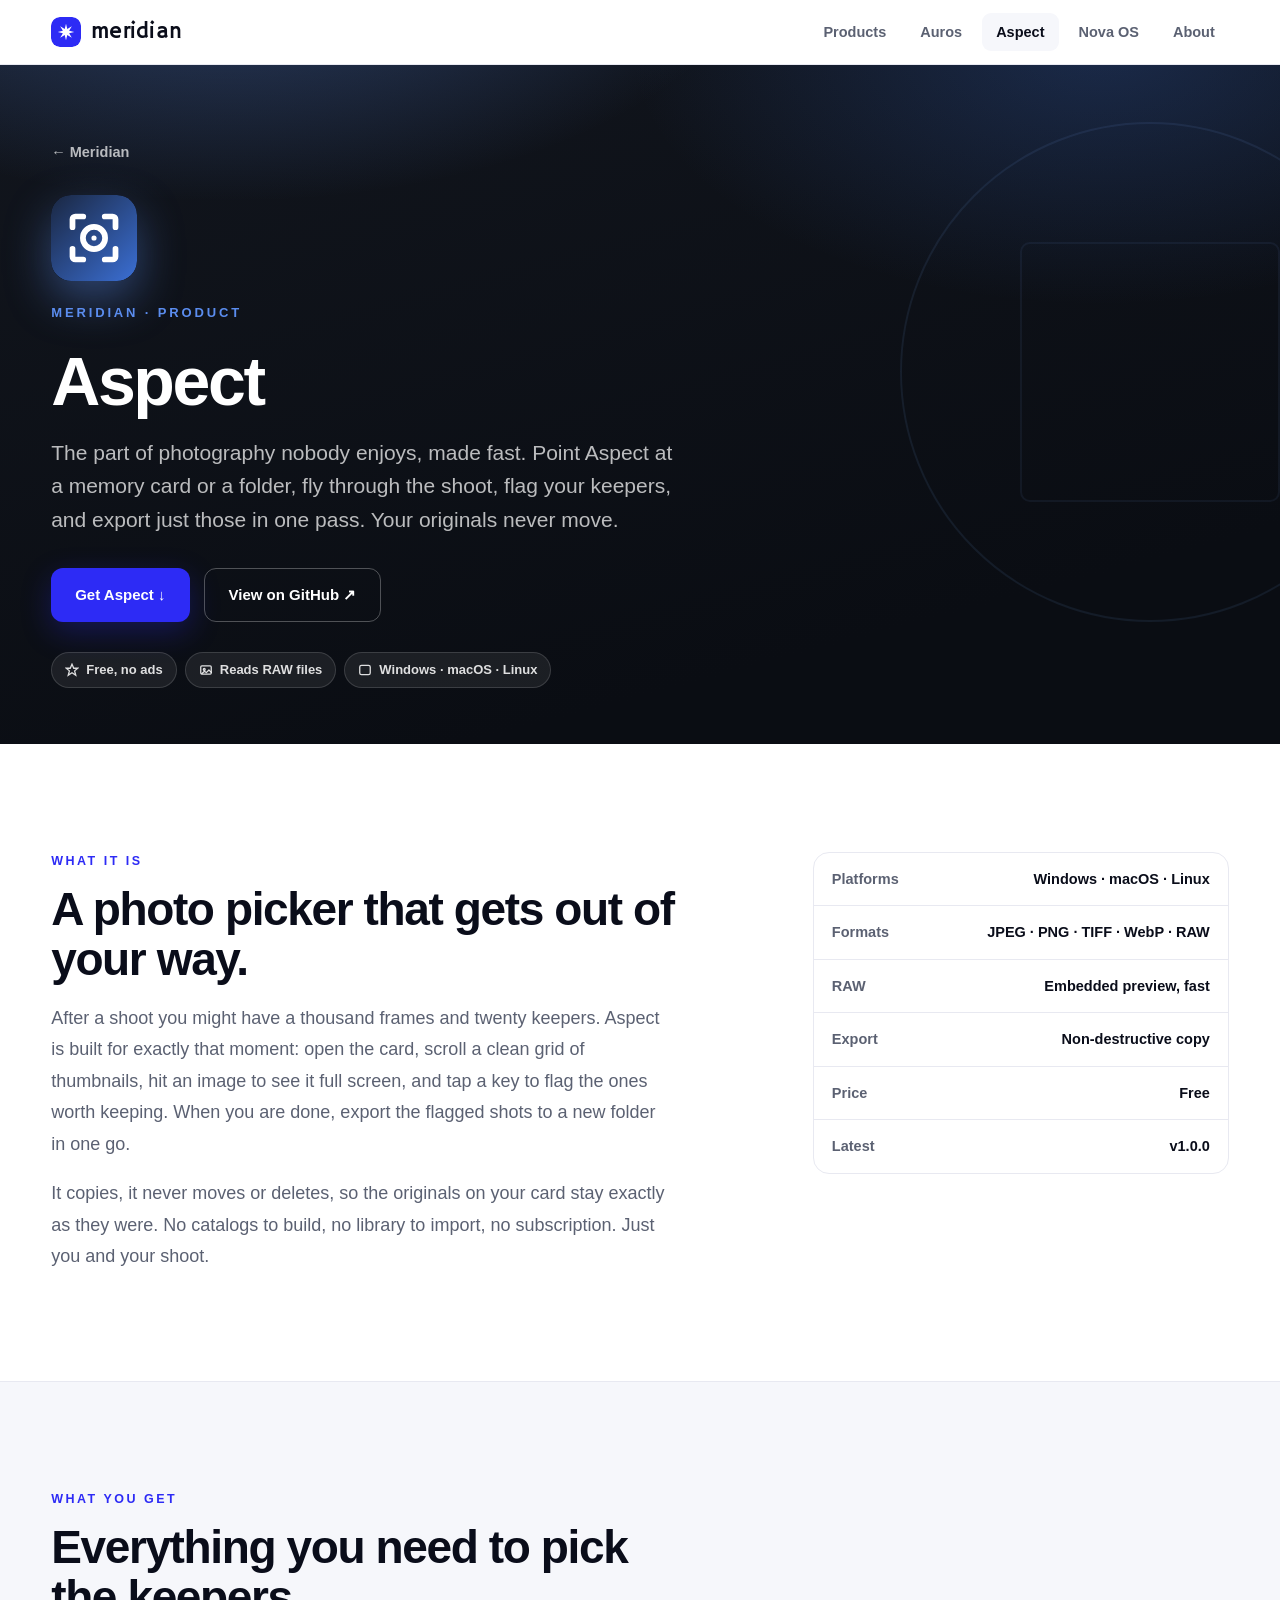
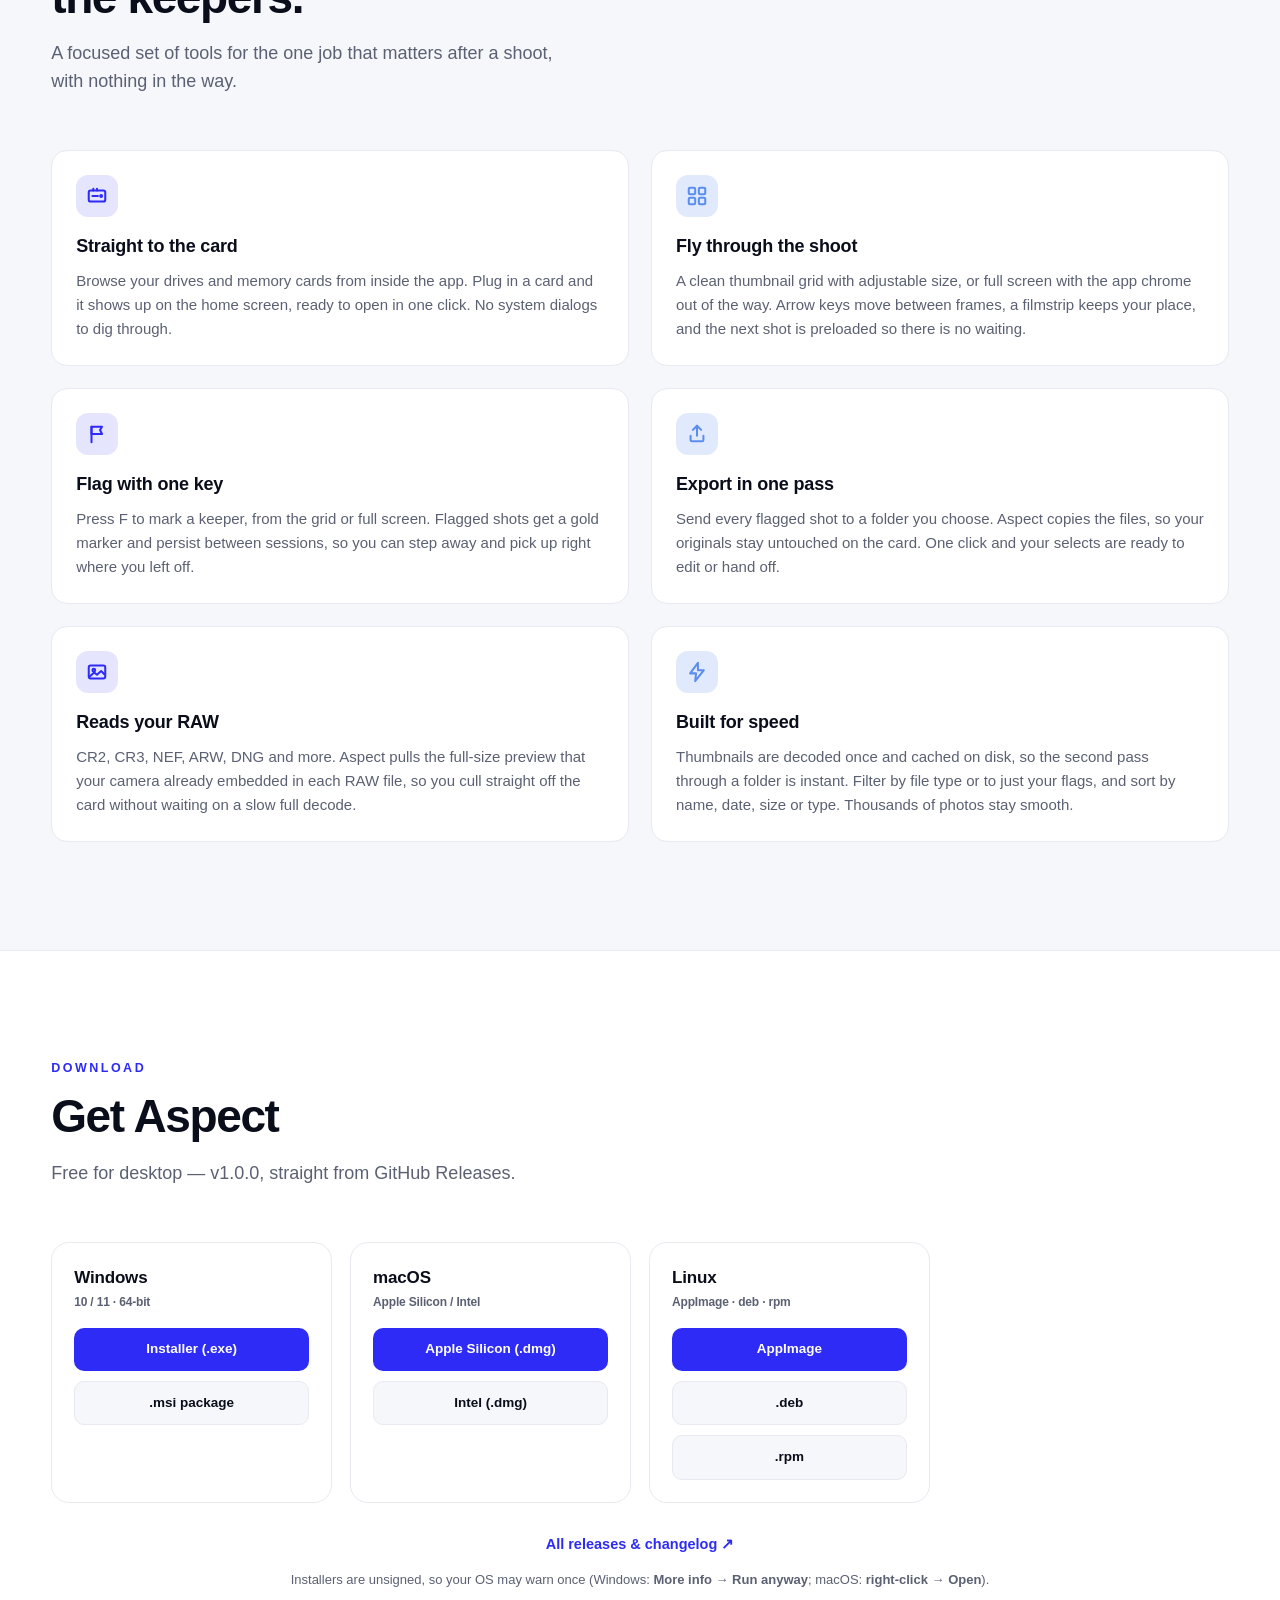
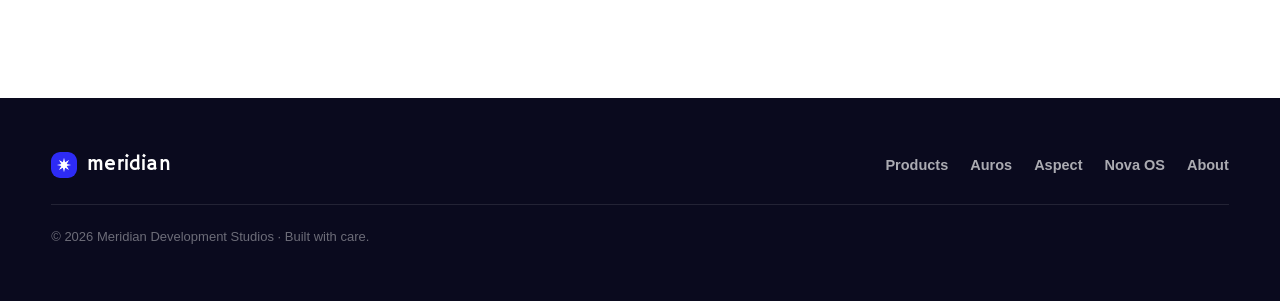
==== aspect.html @ f74b3ed5 "Add Aspect product page + downloads, link across site - New aspect.html: hero, feature grid, and a p" ====
<!doctype html>
<html lang="en">
<head>
  <meta charset="UTF-8" />
  <meta name="viewport" content="width=device-width, initial-scale=1" />
  <title>Aspect — Find Your Best Shots, Fast · Meridian</title>
  <meta name="description" content="Aspect is a fast photo culling app by Meridian. Browse a drive or memory card, fly through your shoot, flag the keepers, and export them in one pass. Reads RAW. Free for Windows, macOS and Linux." />
  <meta property="og:type" content="website" />
  <meta property="og:title" content="Aspect — by Meridian" />
  <meta property="og:description" content="A fast, focused photo culling app. Browse, flag your keepers, export. Reads RAW. Free desktop app." />
  <meta property="og:image" content="/og.png" />
  <meta name="twitter:card" content="summary_large_image" />
  <meta name="twitter:title" content="Aspect — by Meridian" />
  <meta name="twitter:description" content="A fast, focused photo culling app for photographers. Free for Windows, macOS and Linux." />
  <meta name="twitter:image" content="/og.png" />
  <meta name="theme-color" content="#0c0e12" />
  <link rel="icon" href="favicon.svg" type="image/svg+xml" />
  <link rel="preconnect" href="https://fonts.googleapis.com" />
  <link rel="preconnect" href="https://fonts.gstatic.com" crossorigin />
  <link href="https://fonts.googleapis.com/css2?family=Hammersmith+One&display=swap" rel="stylesheet" />
  <link rel="stylesheet" href="styles.css" />
  <style>
    /* ---- Aspect page accents (photo-tool themed, page-scoped) ---- */
    .aspect-hero{position:relative;overflow:hidden;background:linear-gradient(165deg,#12161e 0%,#0a0d13 80%)}
    .glow{position:absolute;inset:0;pointer-events:none;
      background:
        radial-gradient(900px 460px at 18% -10%, rgba(91,141,239,.40), transparent 60%),
        radial-gradient(760px 420px at 86% 6%, rgba(60,111,212,.26), transparent 62%)}
    .aperture{position:absolute;right:-120px;top:50%;transform:translateY(-50%);width:500px;height:500px;pointer-events:none;opacity:.16}
    .aperture .iris{position:absolute;inset:0;border-radius:50%;border:2px solid rgba(122,166,245,.6);
      animation:spin 26s linear infinite}
    .aperture .blade{position:absolute;left:50%;top:50%;width:2px;height:46%;background:rgba(122,166,245,.5);transform-origin:top center}
    .aperture .frame{position:absolute;inset:24%;border:2px solid rgba(122,166,245,.45);border-radius:10px}
    @keyframes spin{to{transform:rotate(360deg)}}
    .aspect-hero .wrap{position:relative;z-index:2}
    .aspect-mark{width:86px;height:86px;display:block;margin:6px 0 22px;border-radius:20px;
      box-shadow:0 18px 46px rgba(91,141,239,.42)}
    .badge-row{display:flex;gap:8px;flex-wrap:wrap;margin-top:30px}
    .pill{display:inline-flex;align-items:center;gap:7px;padding:7px 13px;border-radius:999px;font-size:13px;font-weight:700;
      background:rgba(255,255,255,.07);border:1px solid rgba(255,255,255,.14);color:rgba(255,255,255,.86)}
    .pill svg{width:14px;height:14px;flex:none}
    .feature .fic.blue{background:color-mix(in srgb,#5b8def 18%,transparent);color:#5b8def}
    .dl-meta{display:flex;gap:18px;justify-content:center;flex-wrap:wrap;margin-top:14px;font-size:13px;color:var(--muted)}
    @media (prefers-reduced-motion:reduce){.aperture .iris{animation:none}}
    @media (max-width:880px){.aperture{display:none}}
  </style>
</head>
<body data-release-repo="meridianstudios/aspect">
  <!-- logo sprite -->
  <svg width="0" height="0" style="position:absolute" aria-hidden="true">
    <symbol id="logo-meridian" viewBox="0 0 40 40">
      <rect width="40" height="40" rx="11" fill="#2d2bf5"/>
      <polygon points="20,9 21.72,15.84 27.78,12.22 24.16,18.28 31,20 24.16,21.72 27.78,27.78 21.72,24.16 20,31 18.28,24.16 12.22,27.78 15.84,21.72 9,20 15.84,18.28 12.22,12.22 18.28,15.84" fill="#fff"/>
    </symbol>
  </svg>

  <header class="nav" id="nav">
    <div class="nav-inner">
      <a class="brand" href="index.html" aria-label="Meridian — home">
        <svg width="30" height="30"><use href="#logo-meridian"/></svg>
        <span>meridian</span>
      </a>
      <nav class="navlinks" aria-label="Products">
        <a href="index.html#products">Products</a>
        <a href="auros.html">Auros</a>
        <a href="aspect.html" class="current">Aspect</a>
        <a href="novaos.html">Nova OS</a>
        <a href="index.html#about">About</a>
      </nav>
    </div>
  </header>

  <main id="top">
    <section class="page-hero aspect-hero">
      <div class="glow" aria-hidden="true"></div>
      <div class="aperture" aria-hidden="true">
        <div class="iris"></div>
        <div class="frame"></div>
      </div>
      <div class="wrap">
        <a class="backlink" href="index.html">← Meridian</a>
        <img class="aspect-mark" src="aspectlogo.svg" alt="Aspect logo" width="86" height="86" />
        <p class="eyebrow reveal">MERIDIAN · PRODUCT</p>
        <h1 class="reveal">Aspect</h1>
        <p class="lede reveal">The part of photography nobody enjoys, made fast. Point Aspect at a memory card or a folder, fly through the shoot, flag your keepers, and export just those in one pass. Your originals never move.</p>
        <div class="cta reveal">
          <a class="btn btn-primary" href="#download">Get Aspect ↓</a>
          <a class="btn btn-ghost" href="https://github.com/meridianstudios/aspect" target="_blank" rel="noreferrer">View on GitHub ↗</a>
        </div>
        <div class="badge-row reveal">
          <span class="pill"><svg viewBox="0 0 24 24" fill="none" stroke="currentColor" stroke-width="2.2"><path d="M12 2l3 7h7l-5.5 4.5L18.5 21 12 16.8 5.5 21l2-7.5L2 9h7z"/></svg>Free, no ads</span>
          <span class="pill"><svg viewBox="0 0 24 24" fill="none" stroke="currentColor" stroke-width="2.2" stroke-linecap="round" stroke-linejoin="round"><rect x="3" y="5" width="18" height="14" rx="2"/><circle cx="9" cy="11" r="1.6"/><path d="M5 18l4.5-4 3 2.5L17 12l4 4"/></svg>Reads RAW files</span>
          <span class="pill"><svg viewBox="0 0 24 24" fill="none" stroke="currentColor" stroke-width="2.2"><rect x="3" y="4" width="18" height="16" rx="3"/></svg>Windows · macOS · Linux</span>
        </div>
      </div>
    </section>

    <section class="section">
      <div class="wrap">
        <div class="overview">
          <div class="reveal">
            <p class="kicker">WHAT IT IS</p>
            <h2>A photo picker that gets out of your way.</h2>
            <p class="ov-text">After a shoot you might have a thousand frames and twenty keepers. Aspect is built for exactly that moment: open the card, scroll a clean grid of thumbnails, hit an image to see it full screen, and tap a key to flag the ones worth keeping. When you are done, export the flagged shots to a new folder in one go.</p>
            <p class="ov-text">It copies, it never moves or deletes, so the originals on your card stay exactly as they were. No catalogs to build, no library to import, no subscription. Just you and your shoot.</p>
          </div>
          <ul class="facts reveal">
            <li><span class="k">Platforms</span><span class="v">Windows · macOS · Linux</span></li>
            <li><span class="k">Formats</span><span class="v">JPEG · PNG · TIFF · WebP · RAW</span></li>
            <li><span class="k">RAW</span><span class="v">Embedded preview, fast</span></li>
            <li><span class="k">Export</span><span class="v">Non-destructive copy</span></li>
            <li><span class="k">Price</span><span class="v">Free</span></li>
            <li><span class="k">Latest</span><span class="v" data-latest-tag>v1.0.0</span></li>
          </ul>
        </div>
      </div>
    </section>

    <section class="section about">
      <div class="wrap">
        <div class="section-head reveal">
          <p class="kicker">WHAT YOU GET</p>
          <h2>Everything you need to pick the keepers.</h2>
          <p class="section-sub">A focused set of tools for the one job that matters after a shoot, with nothing in the way.</p>
        </div>
        <div class="features">
          <div class="feature reveal">
            <div class="fic"><svg width="22" height="22" viewBox="0 0 24 24" fill="none" stroke="currentColor" stroke-width="2.2" stroke-linecap="round" stroke-linejoin="round"><rect x="3" y="6" width="18" height="12" rx="2"/><path d="M7 12h6"/><circle cx="16.5" cy="12" r="1"/><path d="M8 6V4M12 6V4"/></svg></div>
            <h3>Straight to the card</h3>
            <p>Browse your drives and memory cards from inside the app. Plug in a card and it shows up on the home screen, ready to open in one click. No system dialogs to dig through.</p>
          </div>
          <div class="feature reveal">
            <div class="fic blue"><svg width="22" height="22" viewBox="0 0 24 24" fill="none" stroke="currentColor" stroke-width="2.2" stroke-linecap="round" stroke-linejoin="round"><rect x="3" y="3" width="7" height="7" rx="1.4"/><rect x="14" y="3" width="7" height="7" rx="1.4"/><rect x="3" y="14" width="7" height="7" rx="1.4"/><rect x="14" y="14" width="7" height="7" rx="1.4"/></svg></div>
            <h3>Fly through the shoot</h3>
            <p>A clean thumbnail grid with adjustable size, or full screen with the app chrome out of the way. Arrow keys move between frames, a filmstrip keeps your place, and the next shot is preloaded so there is no waiting.</p>
          </div>
          <div class="feature reveal">
            <div class="fic"><svg width="22" height="22" viewBox="0 0 24 24" fill="none" stroke="currentColor" stroke-width="2.2" stroke-linecap="round" stroke-linejoin="round"><path d="M6 21V4"/><path d="M6 4h11.5l-2.2 3.6L17.5 12H6z"/></svg></div>
            <h3>Flag with one key</h3>
            <p>Press F to mark a keeper, from the grid or full screen. Flagged shots get a gold marker and persist between sessions, so you can step away and pick up right where you left off.</p>
          </div>
          <div class="feature reveal">
            <div class="fic blue"><svg width="22" height="22" viewBox="0 0 24 24" fill="none" stroke="currentColor" stroke-width="2.2" stroke-linecap="round" stroke-linejoin="round"><path d="M12 3v11"/><path d="M7.5 7.5 12 3l4.5 4.5"/><path d="M5 14v4.5A1.5 1.5 0 0 0 6.5 20h11a1.5 1.5 0 0 0 1.5-1.5V14"/></svg></div>
            <h3>Export in one pass</h3>
            <p>Send every flagged shot to a folder you choose. Aspect copies the files, so your originals stay untouched on the card. One click and your selects are ready to edit or hand off.</p>
          </div>
          <div class="feature reveal">
            <div class="fic"><svg width="22" height="22" viewBox="0 0 24 24" fill="none" stroke="currentColor" stroke-width="2.2" stroke-linecap="round" stroke-linejoin="round"><rect x="3" y="5" width="18" height="14" rx="2"/><circle cx="8.5" cy="10" r="1.5"/><path d="M4 17l5-4.5 3 2.5L16.5 11 20 14.5"/></svg></div>
            <h3>Reads your RAW</h3>
            <p>CR2, CR3, NEF, ARW, DNG and more. Aspect pulls the full-size preview that your camera already embedded in each RAW file, so you cull straight off the card without waiting on a slow full decode.</p>
          </div>
          <div class="feature reveal">
            <div class="fic blue"><svg width="22" height="22" viewBox="0 0 24 24" fill="none" stroke="currentColor" stroke-width="2.2" stroke-linecap="round" stroke-linejoin="round"><path d="M13 2L4.5 13.5H11l-1 8.5L19.5 10H13z"/></svg></div>
            <h3>Built for speed</h3>
            <p>Thumbnails are decoded once and cached on disk, so the second pass through a folder is instant. Filter by file type or to just your flags, and sort by name, date, size or type. Thousands of photos stay smooth.</p>
          </div>
        </div>
      </div>
    </section>

    <section class="section" id="download" data-release-repo="meridianstudios/aspect">
      <div class="wrap">
        <div class="section-head reveal">
          <p class="kicker">DOWNLOAD</p>
          <h2>Get Aspect</h2>
          <p class="section-sub">Free for desktop — <span data-latest-tag>v1.0.0</span>, straight from GitHub Releases.</p>
        </div>
        <div class="dl-grid">
          <div class="dl-card reveal">
            <div class="dl-os">Windows<small>10 / 11 · 64-bit</small></div>
            <a class="dl-btn" data-dl="setup.exe" href="https://github.com/meridianstudios/aspect/releases/download/v1.0.0/Aspect_1.0.0_x64-setup.exe">Installer (.exe)</a>
            <a class="dl-btn ghost" data-dl="en-us.msi" href="https://github.com/meridianstudios/aspect/releases/download/v1.0.0/Aspect_1.0.0_x64_en-US.msi">.msi package</a>
          </div>
          <div class="dl-card reveal">
            <div class="dl-os">macOS<small>Apple Silicon / Intel</small></div>
            <a class="dl-btn" data-dl="aarch64.dmg" href="https://github.com/meridianstudios/aspect/releases/download/v1.0.0/Aspect_1.0.0_aarch64.dmg">Apple Silicon (.dmg)</a>
            <a class="dl-btn ghost" data-dl="x64.dmg" href="https://github.com/meridianstudios/aspect/releases/download/v1.0.0/Aspect_1.0.0_x64.dmg">Intel (.dmg)</a>
          </div>
          <div class="dl-card reveal">
            <div class="dl-os">Linux<small>AppImage · deb · rpm</small></div>
            <a class="dl-btn" data-dl="appimage" href="https://github.com/meridianstudios/aspect/releases/download/v1.0.0/Aspect_1.0.0_amd64.AppImage">AppImage</a>
            <a class="dl-btn ghost" data-dl="amd64.deb" href="https://github.com/meridianstudios/aspect/releases/download/v1.0.0/Aspect_1.0.0_amd64.deb">.deb</a>
            <a class="dl-btn ghost" data-dl=".rpm" href="https://github.com/meridianstudios/aspect/releases/download/v1.0.0/Aspect-1.0.0-1.x86_64.rpm">.rpm</a>
          </div>
        </div>
        <p class="dl-note"><a href="https://github.com/meridianstudios/aspect/releases" target="_blank" rel="noreferrer">All releases &amp; changelog ↗</a></p>
        <p class="dl-meta"><span>Installers are unsigned, so your OS may warn once (Windows: <b>More info → Run anyway</b>; macOS: <b>right-click → Open</b>).</span></p>
      </div>
    </section>
  </main>

  <footer class="footer">
    <div class="foot-inner">
      <a class="brand foot-brand" href="index.html">
        <svg width="26" height="26"><use href="#logo-meridian"/></svg>
        <span>meridian</span>
      </a>
      <nav class="foot-links" aria-label="Footer">
        <a href="index.html#products">Products</a>
        <a href="auros.html">Auros</a>
        <a href="aspect.html">Aspect</a>
        <a href="novaos.html">Nova OS</a>
        <a href="index.html#about">About</a>
      </nav>
      <p class="copy">© 2026 Meridian Development Studios · Built with care.</p>
    </div>
  </footer>

  <script src="script.js"></script>
</body>
</html>
---- styles.css ----
*{box-sizing:border-box;margin:0;padding:0}
:root{
  --ink:#0a0d1a; --muted:#5b6172; --bg:#ffffff; --soft:#f6f7fb;
  --blue:#2d2bf5; --blue2:#5b8def; --line:#e8e9f1;
  --maxw:1320px;
  --pad:clamp(20px,4vw,64px);
  --sans:-apple-system,BlinkMacSystemFont,"Segoe UI",Roboto,Helvetica,Arial,sans-serif;
  --logo:"Hammersmith One",var(--sans);
}
html{scroll-behavior:smooth;scroll-padding-top:84px}
body{font-family:var(--sans);color:var(--ink);background:var(--bg);line-height:1.55;-webkit-font-smoothing:antialiased;overflow-x:hidden}
a{color:inherit;text-decoration:none}
img{max-width:100%;display:block}
.wrap{max-width:var(--maxw);margin:0 auto;padding:0 var(--pad)}

/* ---------- nav ---------- */
.nav{position:fixed;top:0;left:0;right:0;z-index:50;background:#fff;border-bottom:1px solid var(--line);transition:box-shadow .3s ease}
.nav.scrolled{box-shadow:0 2px 24px rgba(10,13,26,.07)}
.nav-inner{max-width:none;width:100%;padding:13px var(--pad);display:flex;align-items:center;justify-content:space-between}
.brand{display:inline-flex;align-items:center;gap:10px;color:var(--ink)}
.brand span{font-family:var(--logo);font-weight:400;font-size:22px;letter-spacing:.01em;line-height:1}
.brand svg{border-radius:9px;flex:none}
.navlinks{display:flex;gap:6px;align-items:center}
.navlinks a{padding:8px 14px;border-radius:9px;font-size:14.5px;font-weight:600;color:var(--muted);transition:color .25s,background .25s}
.navlinks a:hover,.navlinks a.current{background:var(--soft);color:var(--ink)}

/* ---------- buttons ---------- */
.btn{display:inline-flex;align-items:center;gap:8px;padding:14px 24px;border-radius:12px;font-weight:700;font-size:15px;transition:transform .2s ease,box-shadow .2s ease,background .2s ease,border-color .2s}
.btn-primary{background:var(--blue);color:#fff;box-shadow:0 10px 30px rgba(45,43,245,.28)}
.btn-primary:hover{transform:translateY(-2px);box-shadow:0 16px 40px rgba(45,43,245,.36)}
.btn-dark{background:#fff;color:#11132a;box-shadow:0 10px 30px rgba(0,0,0,.25)}
.btn-dark:hover{transform:translateY(-2px);box-shadow:0 16px 40px rgba(0,0,0,.32)}
.btn-ghost{border:1px solid rgba(255,255,255,.28);color:#fff}
.btn-ghost:hover{background:rgba(255,255,255,.1);border-color:rgba(255,255,255,.5)}
.btn-ghost-dark{border:1px solid var(--line);color:var(--ink)}
.btn-ghost-dark:hover{background:var(--soft);transform:translateY(-2px)}
.dl-row{display:flex;gap:14px;justify-content:center;flex-wrap:wrap;margin-top:6px}

/* ---------- hero ---------- */
.hero{position:relative;min-height:92vh;display:flex;align-items:center;color:#fff;overflow:hidden;
  background:radial-gradient(1100px 620px at 72% -12%,#4a48ff 0%,rgba(74,72,255,0) 58%),linear-gradient(165deg,#191643 0%,#0a0a1e 72%)}
.hero .star-deco{position:absolute;right:-90px;top:50%;transform:translateY(-50%);width:560px;height:560px;opacity:.10;pointer-events:none;animation:starDrift 100s linear infinite}
@keyframes starDrift{0%{transform:translateY(-50%) rotate(0) scale(1)}50%{transform:translateY(-50%) rotate(180deg) scale(1.06)}100%{transform:translateY(-50%) rotate(360deg) scale(1)}}
.hero-inner{position:relative;max-width:var(--maxw);margin:0 auto;padding:120px var(--pad) 90px;width:100%}
.eyebrow{font-size:13px;font-weight:700;letter-spacing:.22em;color:var(--blue2);margin-bottom:22px}
.hero h1{font-size:clamp(40px,6.4vw,76px);line-height:1.02;letter-spacing:-.035em;font-weight:800;max-width:14ch}
.hero h1 span{color:var(--blue2)}
.lede{margin-top:24px;font-size:clamp(17px,2.1vw,21px);color:rgba(255,255,255,.72);max-width:54ch;line-height:1.6}
.cta{margin-top:38px;display:flex;gap:14px;flex-wrap:wrap}

/* ---------- sections ---------- */
.section{padding:108px 0}
.section-head{max-width:640px;margin-bottom:54px}
.kicker{font-size:12.5px;font-weight:700;letter-spacing:.2em;color:var(--blue);margin-bottom:14px}
h2{font-size:clamp(30px,4vw,46px);line-height:1.08;letter-spacing:-.03em;font-weight:800}
.section-sub{margin-top:18px;font-size:18px;color:var(--muted);max-width:52ch}

/* ---------- product grid ---------- */
.grid{display:grid;grid-template-columns:repeat(3,1fr);gap:24px}
.card{background:var(--bg);border:1px solid var(--line);border-radius:20px;overflow:hidden;transition:transform .28s ease,box-shadow .28s ease,border-color .28s;display:flex;flex-direction:column}
.card:hover{transform:translateY(-8px);box-shadow:0 30px 70px rgba(45,43,245,.18);border-color:color-mix(in srgb,var(--blue) 38%,var(--line))}
.card-banner{height:128px;display:flex;align-items:center;justify-content:center}
.banner-auros{background:linear-gradient(135deg,#2d2bf5,#22c3e6)}
.banner-nova{background:linear-gradient(135deg,#3b39ff,#7b5bff)}
.banner-aspect{background:linear-gradient(135deg,#1a2742,#3b6fd4)}
.banner-soon{background:linear-gradient(135deg,#2d2bf5,#191643)}
.card-banner svg,.card-banner img{width:62px;height:62px;border-radius:15px;box-shadow:0 8px 24px rgba(0,0,0,.22);transition:transform .35s cubic-bezier(.34,1.56,.64,1)}
.card-banner{transition:filter .35s ease}
.card:hover .card-banner{filter:brightness(1.08) saturate(1.1)}
.card:hover .card-banner svg,.card:hover .card-banner img{transform:scale(1.18) rotate(-3deg);filter:drop-shadow(0 12px 26px rgba(0,0,0,.4))}
.card-body{padding:26px 24px 28px;display:flex;flex-direction:column;flex:1}
.card-top{display:flex;align-items:center;justify-content:space-between;gap:10px}
.card-top h3{font-size:22px;letter-spacing:-.02em;font-weight:800}
.badge{font-size:11.5px;font-weight:700;letter-spacing:.04em;padding:5px 10px;border-radius:999px;white-space:nowrap}
.badge.live{background:#e8f7ee;color:#1a9b53}
.badge.soon{background:var(--soft);color:var(--muted)}
.card-tag{margin-top:14px;font-size:15.5px;font-weight:700;color:var(--blue)}
.card-desc{margin-top:8px;font-size:15px;color:var(--muted);line-height:1.6}
.card-link{display:inline-block;margin-top:20px;font-weight:700;font-size:14.5px;color:var(--ink);transition:color .2s ease,transform .2s ease}
.card-link:hover{color:var(--blue);transform:translateX(4px)}
.card-link.disabled{color:#aeb2c2;cursor:default}

/* ---------- about ---------- */
.about{background:var(--soft);border-top:1px solid var(--line);border-bottom:1px solid var(--line)}
.about-grid{display:grid;grid-template-columns:1.3fr .7fr;gap:56px;align-items:center}
.about-text{margin-top:22px;font-size:18px;color:var(--muted);line-height:1.7;max-width:50ch}
.about-star{display:flex;justify-content:center}
.about-star svg{width:150px;height:150px;border-radius:34px;box-shadow:0 24px 60px rgba(45,43,245,.28)}

/* ---------- footer ---------- */
.footer{background:#0a0a1e;color:#fff;padding:54px 0}
.foot-inner{max-width:none;padding:0 var(--pad);display:flex;align-items:center;justify-content:space-between;flex-wrap:wrap;gap:20px}
.foot-brand{color:#fff}
.foot-brand span{font-family:var(--logo);font-weight:400;font-size:20px}
.foot-links{display:flex;gap:22px;flex-wrap:wrap}
.foot-links a{font-size:14.5px;color:rgba(255,255,255,.66);font-weight:600}
.foot-links a:hover{color:#fff}
.copy{width:100%;font-size:13px;color:rgba(255,255,255,.4);border-top:1px solid rgba(255,255,255,.1);padding-top:22px;margin-top:6px}

/* ---------- Nova OS page ---------- */
.page-hero{background:linear-gradient(165deg,#191643 0%,#0a0a1e 78%);color:#fff;padding:140px 0 56px}
.page-hero .eyebrow{color:var(--blue2)}
.page-hero h1{font-size:clamp(38px,6vw,68px);letter-spacing:-.035em;font-weight:800;line-height:1.03}
.page-hero .lede{margin-top:20px}
.page-hero .cta{margin-top:32px}
.page-logo{width:84px;height:84px;border-radius:20px;display:block;margin:6px 0 22px;box-shadow:0 18px 44px rgba(0,0,0,.4)}
.shot{margin:-46px auto 0;max-width:980px;padding:0 var(--pad);position:relative;z-index:2}
.shot-frame{border-radius:16px;overflow:hidden;border:1px solid var(--line);box-shadow:0 40px 90px -30px rgba(10,13,26,.5);background:#0a0a1e}
.shot-bar{height:34px;background:#11132a;display:flex;align-items:center;gap:8px;padding:0 14px}
.shot-bar i{width:11px;height:11px;border-radius:50%;background:#3a3d55;display:block}
.shot-img{position:relative;aspect-ratio:16/9;background:linear-gradient(135deg,#2d2bf5,#7b5bff);display:flex;align-items:center;justify-content:center}
.shot-img img{position:absolute;inset:0;width:100%;height:100%;object-fit:cover}
.shot-img .ph{color:rgba(255,255,255,.8);font-size:14px;font-weight:600;text-align:center;padding:20px}
.prose{max-width:680px;margin:0 auto}
.prose p{font-size:18px;color:var(--muted);line-height:1.75;margin-top:18px}
.features{display:grid;grid-template-columns:repeat(2,1fr);gap:22px;margin-top:8px}
.feature{background:var(--bg);border:1px solid var(--line);border-radius:16px;padding:24px}
.feature h3{font-size:18px;font-weight:800;letter-spacing:-.01em}
.feature p{margin-top:8px;font-size:15px;color:var(--muted);line-height:1.6}
.feature .fic{width:42px;height:42px;border-radius:12px;background:color-mix(in srgb,var(--blue) 12%,transparent);color:var(--blue);display:flex;align-items:center;justify-content:center;font-size:20px;font-weight:800;margin-bottom:16px}
.backlink{display:inline-flex;align-items:center;gap:7px;color:rgba(255,255,255,.7);font-weight:600;font-size:14.5px;margin-bottom:26px}
.backlink:hover{color:#fff}

/* ---------- Nova OS: overview + facts ---------- */
.overview{display:grid;grid-template-columns:1.45fr .85fr;gap:52px;align-items:start}
.ov-text{font-size:18px;color:var(--muted);line-height:1.75;margin-top:18px;max-width:62ch}
.facts{list-style:none;border:1px solid var(--line);border-radius:16px;overflow:hidden;background:var(--bg)}
.facts li{display:flex;justify-content:space-between;gap:18px;align-items:center;padding:15px 18px;border-top:1px solid var(--line);font-size:14.5px}
.facts li:first-child{border-top:none}
.facts .k{color:var(--muted);font-weight:600}
.facts .v{font-weight:700;text-align:right}

/* ---------- Nova OS: downloads ---------- */
.dl-grid{display:grid;grid-template-columns:repeat(4,1fr);gap:18px}
.dl-card{border:1px solid var(--line);border-radius:18px;padding:22px;background:var(--bg);display:flex;flex-direction:column;gap:10px;transition:transform .28s ease,box-shadow .28s ease,border-color .28s}
.dl-card:hover{transform:translateY(-6px);box-shadow:0 24px 50px rgba(45,43,245,.16);border-color:color-mix(in srgb,var(--blue) 35%,var(--line))}
.dl-os{font-weight:800;font-size:17px;letter-spacing:-.01em;margin-bottom:6px}
.dl-os small{display:block;font-weight:600;font-size:12px;color:var(--muted);margin-top:2px}
.dl-btn{display:block;text-align:center;padding:11px 14px;border-radius:10px;background:var(--blue);color:#fff;font-weight:700;font-size:13.5px;transition:transform .18s ease,filter .18s ease}
.dl-btn:hover{transform:translateY(-2px);filter:brightness(1.1)}
.dl-btn.ghost{background:var(--soft);color:var(--ink);border:1px solid var(--line)}
.dl-btn.ghost:hover{background:#eceef6}
.dl-note{text-align:center;margin-top:30px;color:var(--muted);font-size:14.5px}
.dl-note a{color:var(--blue);font-weight:600}

/* ---------- reveal ---------- */
.reveal{opacity:0;transform:translateY(26px);transition:opacity .7s cubic-bezier(.22,.61,.36,1),transform .7s cubic-bezier(.22,.61,.36,1)}
.reveal.in{opacity:1;transform:none}
.hero .reveal:nth-child(2){transition-delay:.08s}
.hero .reveal:nth-child(3){transition-delay:.16s}
.hero .reveal:nth-child(4){transition-delay:.24s}
.grid .card:nth-child(2){transition-delay:.1s}
.grid .card:nth-child(3){transition-delay:.2s}
.features .feature:nth-child(2){transition-delay:.08s}
.features .feature:nth-child(3){transition-delay:.16s}
.features .feature:nth-child(4){transition-delay:.24s}
@media (prefers-reduced-motion:reduce){.reveal{transition:none}html{scroll-behavior:auto}.hero .star-deco{animation:none}}

/* ---------- responsive ---------- */
@media (max-width:880px){
  .grid{grid-template-columns:1fr;gap:20px}
  .about-grid{grid-template-columns:1fr;gap:34px}
  .about-star{order:-1;justify-content:flex-start}
  .features{grid-template-columns:1fr}
  .overview{grid-template-columns:1fr;gap:30px}
  .dl-grid{grid-template-columns:repeat(2,1fr)}
  .section{padding:80px 0}
  .navlinks a:first-child{display:none}
}
@media (max-width:560px){
  .navlinks{gap:2px}
  .navlinks a{padding:7px 9px;font-size:13.5px}
  .navlinks a:nth-child(4){display:none}
  .hero-inner{padding-top:130px}
  .dl-grid{grid-template-columns:1fr}
}
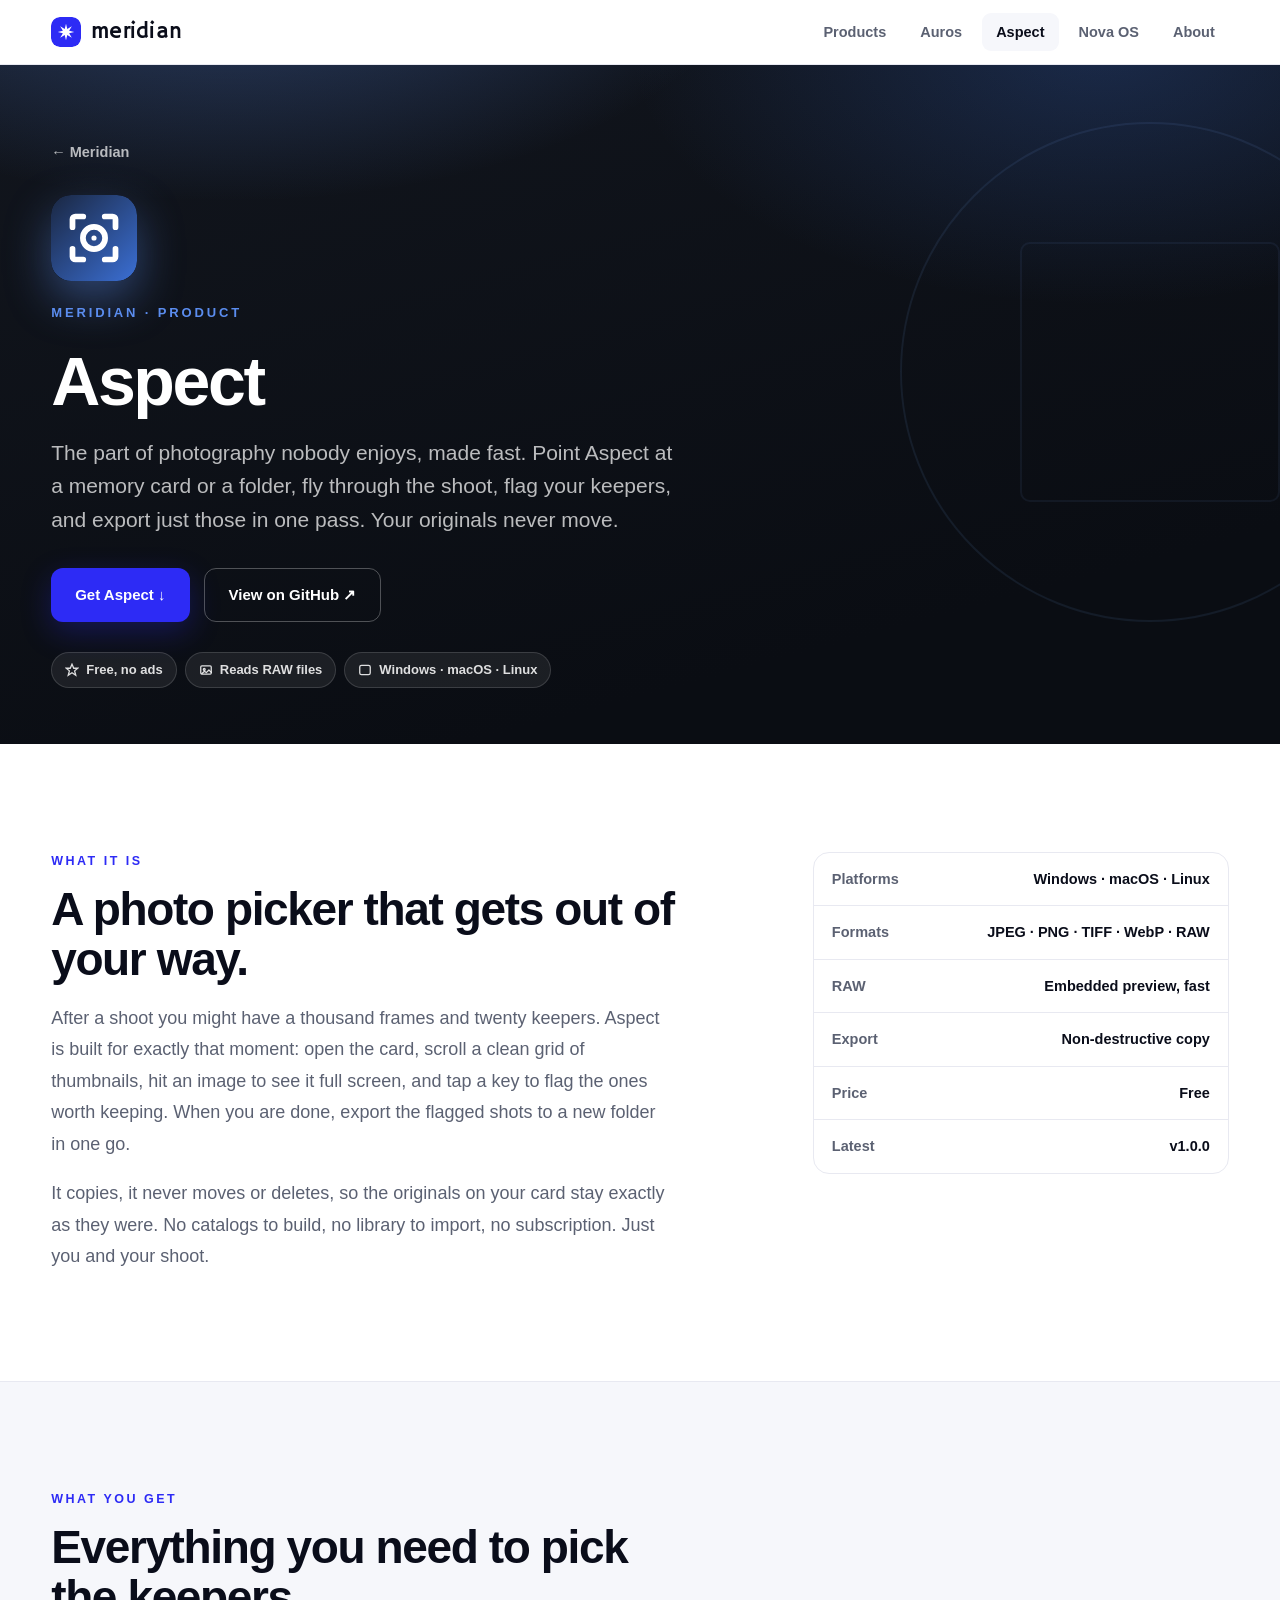
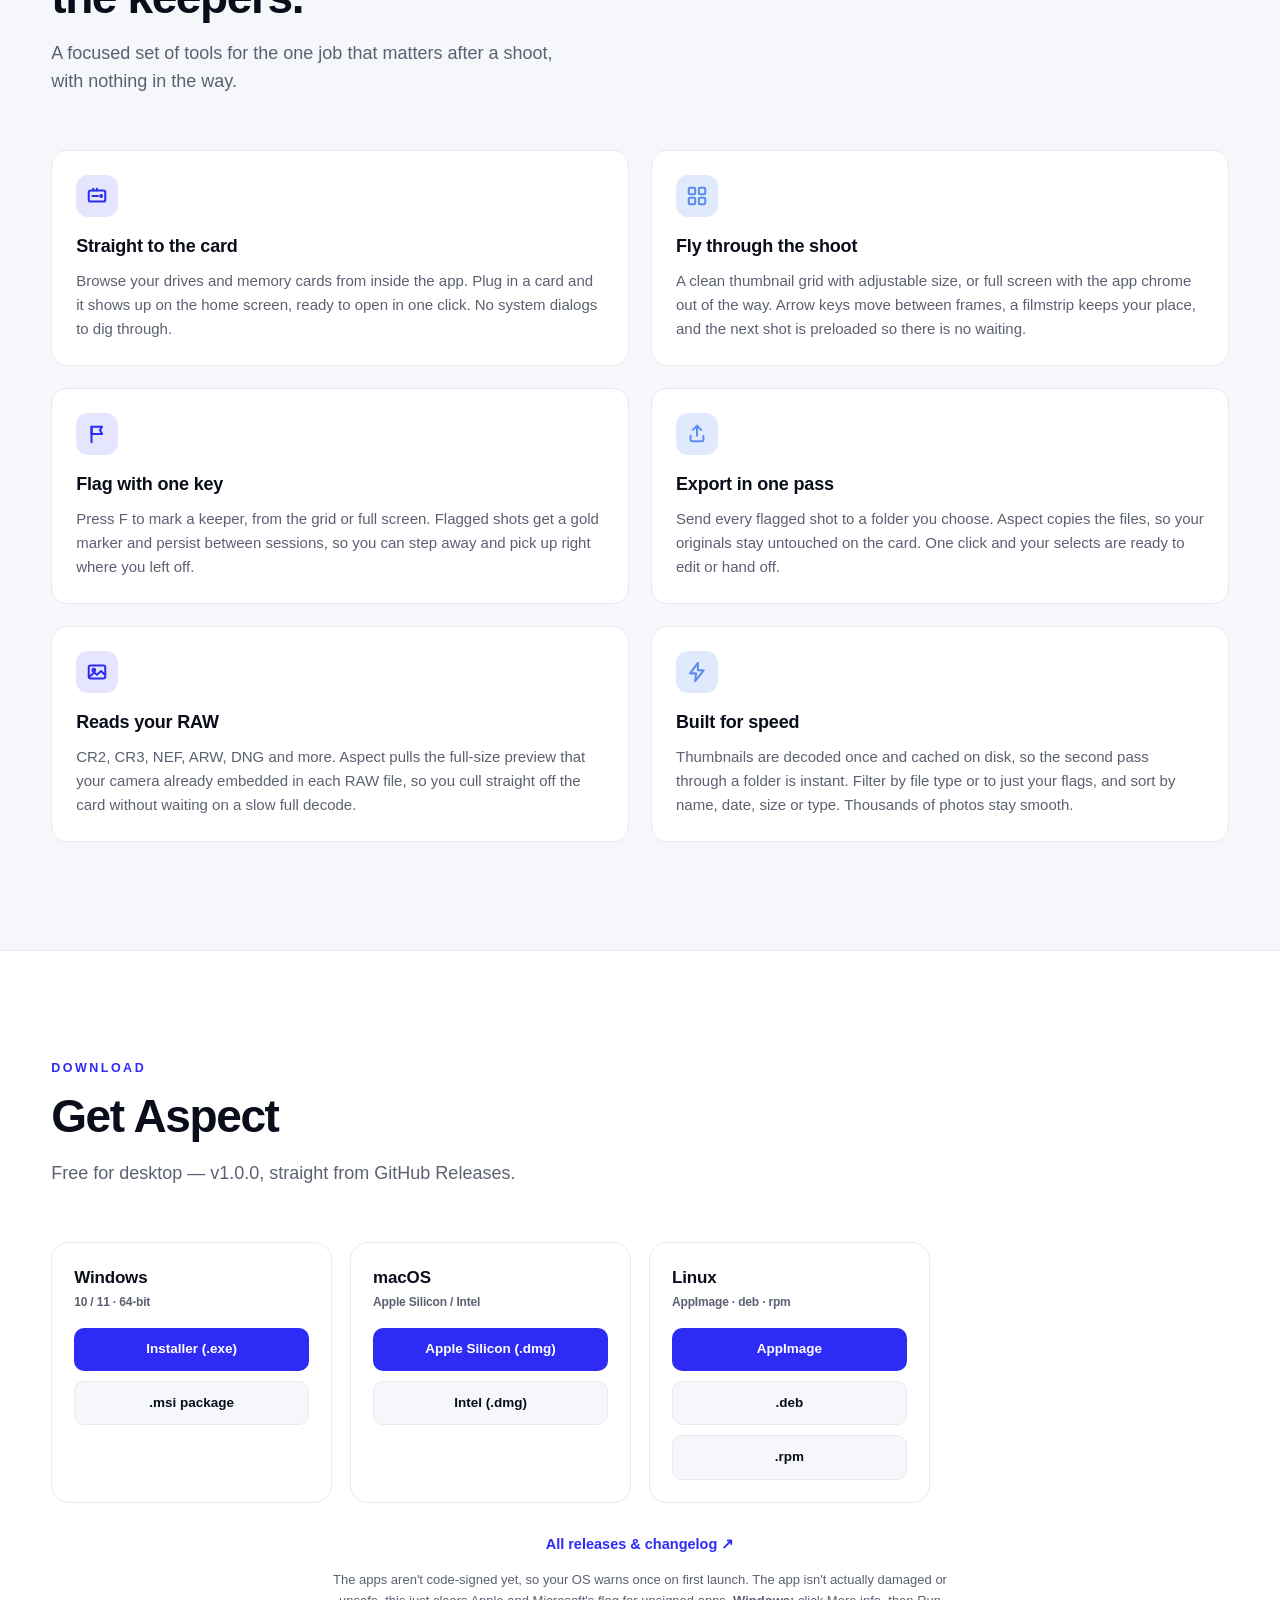
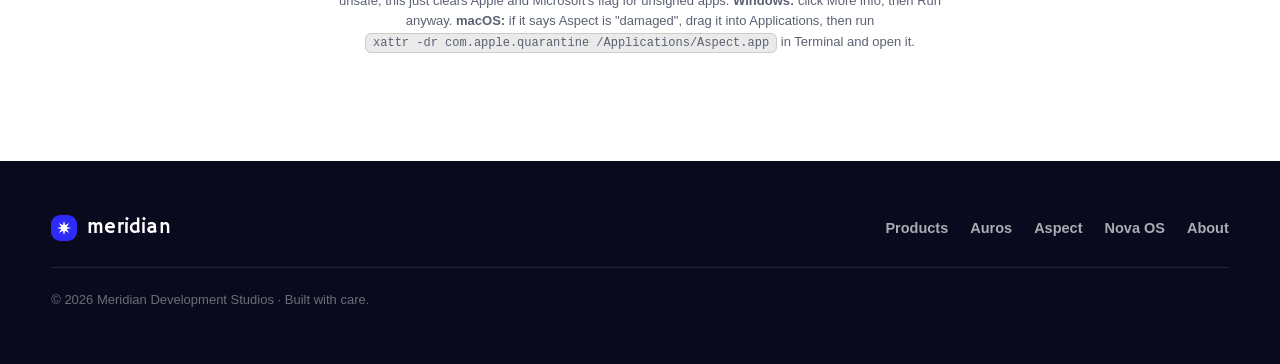
==== commit 7fe466ab: "Aspect page: clear macOS unsigned-app (damaged) instructions Replace the vague 'right-click Open' no" ====
--- a/aspect.html
+++ b/aspect.html
@@ -40,7 +40,8 @@
       background:rgba(255,255,255,.07);border:1px solid rgba(255,255,255,.14);color:rgba(255,255,255,.86)}
     .pill svg{width:14px;height:14px;flex:none}
     .feature .fic.blue{background:color-mix(in srgb,#5b8def 18%,transparent);color:#5b8def}
-    .dl-meta{display:flex;gap:18px;justify-content:center;flex-wrap:wrap;margin-top:14px;font-size:13px;color:var(--muted)}
+    .dl-meta{display:block;max-width:640px;margin:14px auto 0;font-size:13px;line-height:1.6;color:var(--muted);text-align:center}
+    .dl-meta code{font-family:ui-monospace,Menlo,Consolas,monospace;font-size:12px;background:rgba(127,127,127,.16);border:1px solid rgba(127,127,127,.28);padding:2px 7px;border-radius:6px;white-space:nowrap}
     @media (prefers-reduced-motion:reduce){.aperture .iris{animation:none}}
     @media (max-width:880px){.aperture{display:none}}
   </style>
@@ -184,7 +185,7 @@
           </div>
         </div>
         <p class="dl-note"><a href="https://github.com/meridianstudios/aspect/releases" target="_blank" rel="noreferrer">All releases &amp; changelog ↗</a></p>
-        <p class="dl-meta"><span>Installers are unsigned, so your OS may warn once (Windows: <b>More info → Run anyway</b>; macOS: <b>right-click → Open</b>).</span></p>
+        <p class="dl-meta">The apps aren't code-signed yet, so your OS warns once on first launch. The app isn't actually damaged or unsafe, this just clears Apple and Microsoft's flag for unsigned apps. <b>Windows:</b> click More info, then Run anyway. <b>macOS:</b> if it says Aspect is "damaged", drag it into Applications, then run <code>xattr -dr com.apple.quarantine /Applications/Aspect.app</code> in Terminal and open it.</p>
       </div>
     </section>
   </main>
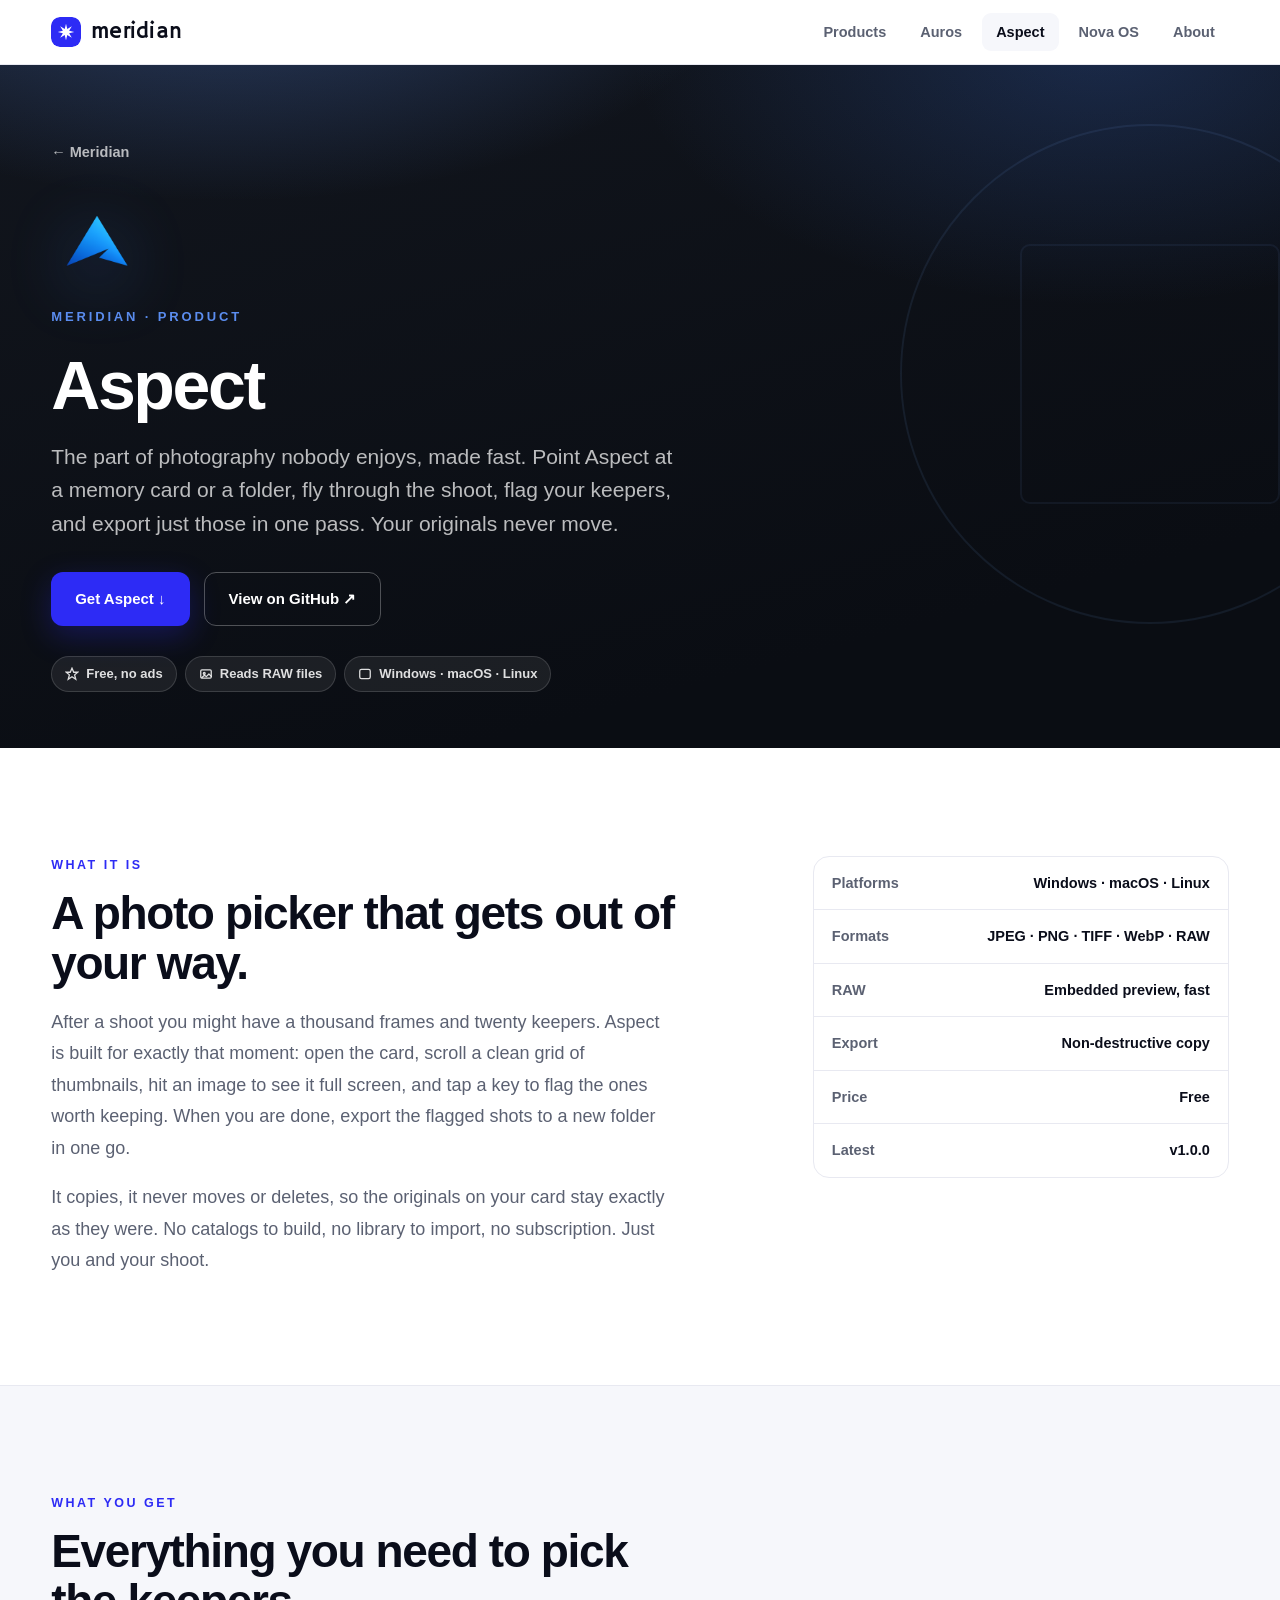
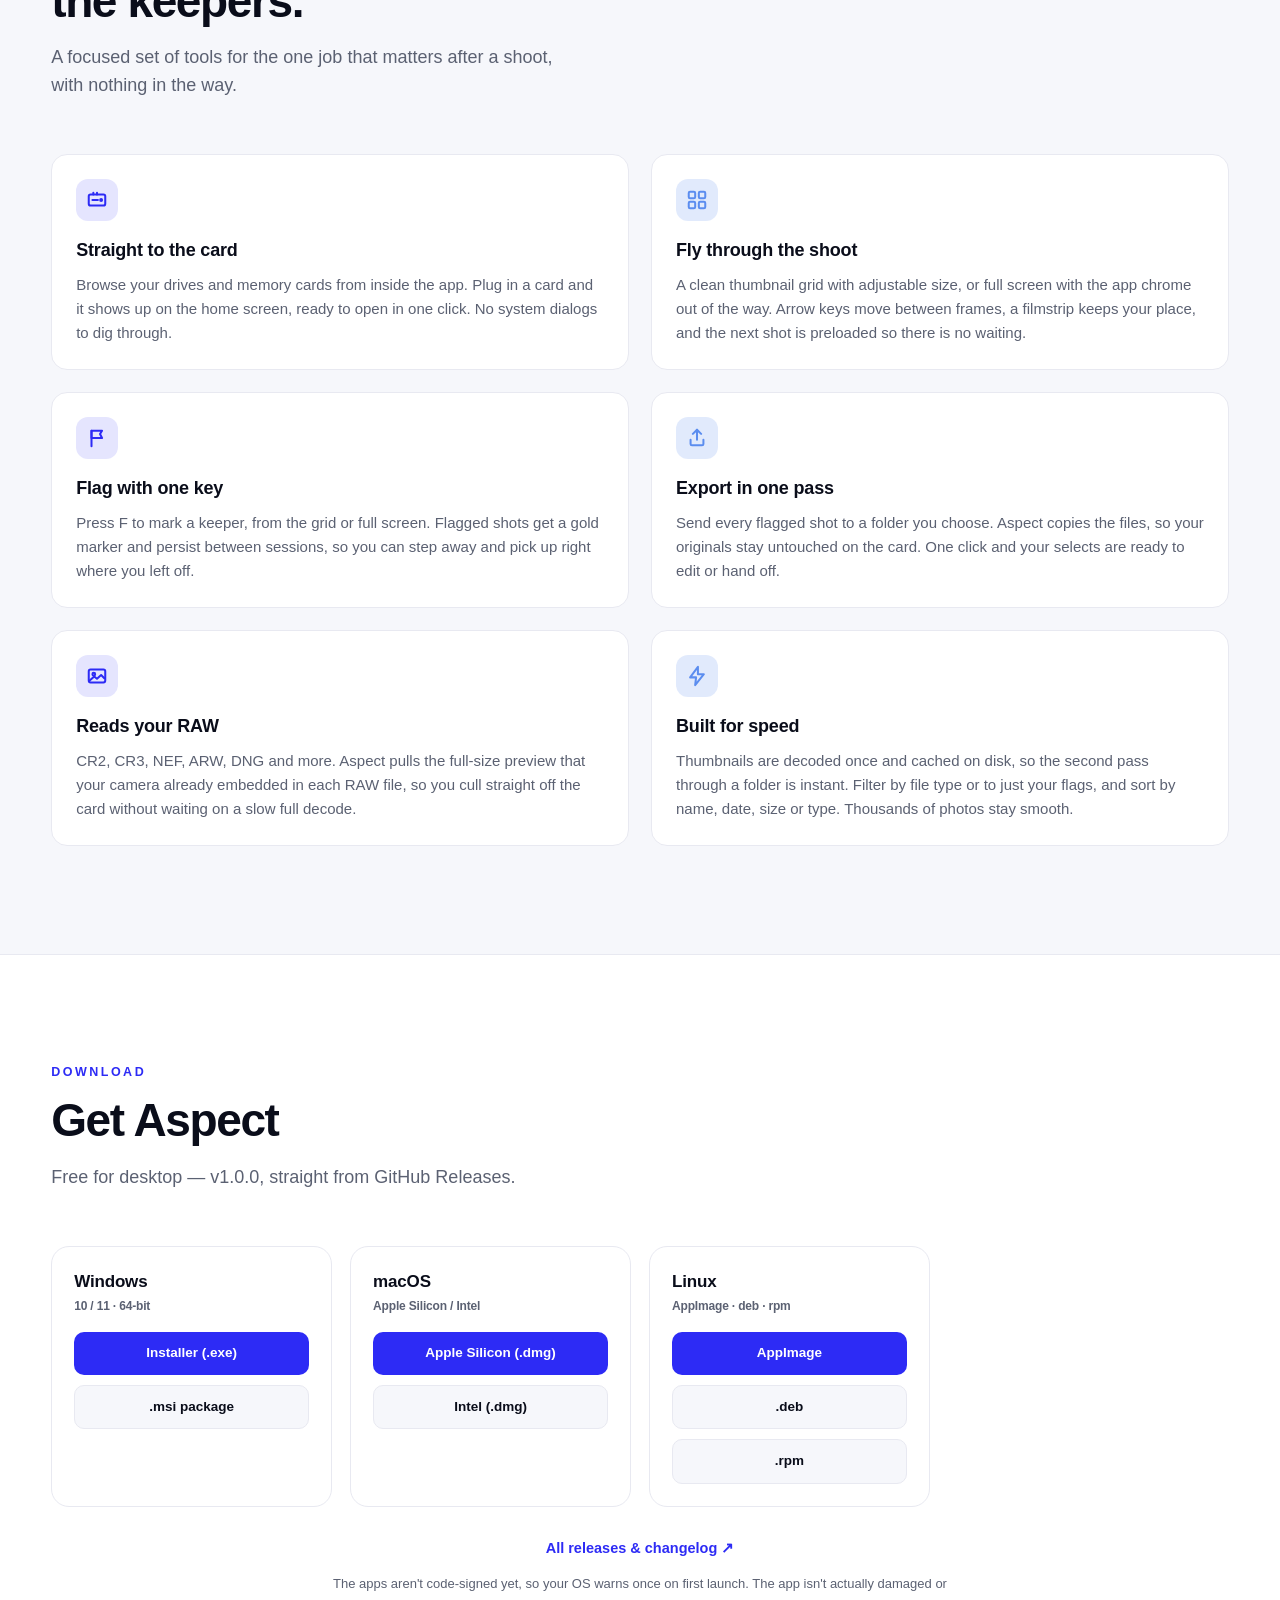
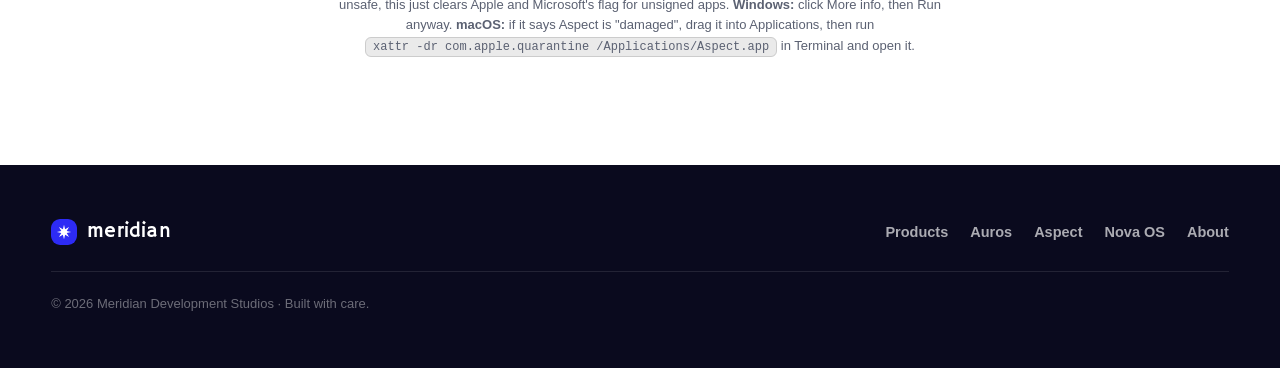
==== commit a6117cf5: "Aspect: new logo across the site Swap the Aspect mark to the new blue logo on the product page hero " ====
--- a/aspect.html
+++ b/aspect.html
@@ -33,8 +33,8 @@
     .aperture .frame{position:absolute;inset:24%;border:2px solid rgba(122,166,245,.45);border-radius:10px}
     @keyframes spin{to{transform:rotate(360deg)}}
     .aspect-hero .wrap{position:relative;z-index:2}
-    .aspect-mark{width:86px;height:86px;display:block;margin:6px 0 22px;border-radius:20px;
-      box-shadow:0 18px 46px rgba(91,141,239,.42)}
+    .aspect-mark{width:92px;height:92px;display:block;margin:6px 0 20px;
+      filter:drop-shadow(0 14px 34px rgba(59,130,246,.45))}
     .badge-row{display:flex;gap:8px;flex-wrap:wrap;margin-top:30px}
     .pill{display:inline-flex;align-items:center;gap:7px;padding:7px 13px;border-radius:999px;font-size:13px;font-weight:700;
       background:rgba(255,255,255,.07);border:1px solid rgba(255,255,255,.14);color:rgba(255,255,255,.86)}
@@ -80,7 +80,7 @@
       </div>
       <div class="wrap">
         <a class="backlink" href="index.html">← Meridian</a>
-        <img class="aspect-mark" src="aspectlogo.svg" alt="Aspect logo" width="86" height="86" />
+        <img class="aspect-mark" src="aspectlogo.png" alt="Aspect logo" width="92" height="92" />
         <p class="eyebrow reveal">MERIDIAN · PRODUCT</p>
         <h1 class="reveal">Aspect</h1>
         <p class="lede reveal">The part of photography nobody enjoys, made fast. Point Aspect at a memory card or a folder, fly through the shoot, flag your keepers, and export just those in one pass. Your originals never move.</p>
--- a/styles.css
+++ b/styles.css
@@ -62,7 +62,7 @@
 .card-banner{height:128px;display:flex;align-items:center;justify-content:center}
 .banner-auros{background:linear-gradient(135deg,#2d2bf5,#22c3e6)}
 .banner-nova{background:linear-gradient(135deg,#3b39ff,#7b5bff)}
-.banner-aspect{background:linear-gradient(135deg,#1a2742,#3b6fd4)}
+.banner-aspect{background:linear-gradient(135deg,#15151c,#24242e)}
 .banner-soon{background:linear-gradient(135deg,#2d2bf5,#191643)}
 .card-banner svg,.card-banner img{width:62px;height:62px;border-radius:15px;box-shadow:0 8px 24px rgba(0,0,0,.22);transition:transform .35s cubic-bezier(.34,1.56,.64,1)}
 .card-banner{transition:filter .35s ease}
